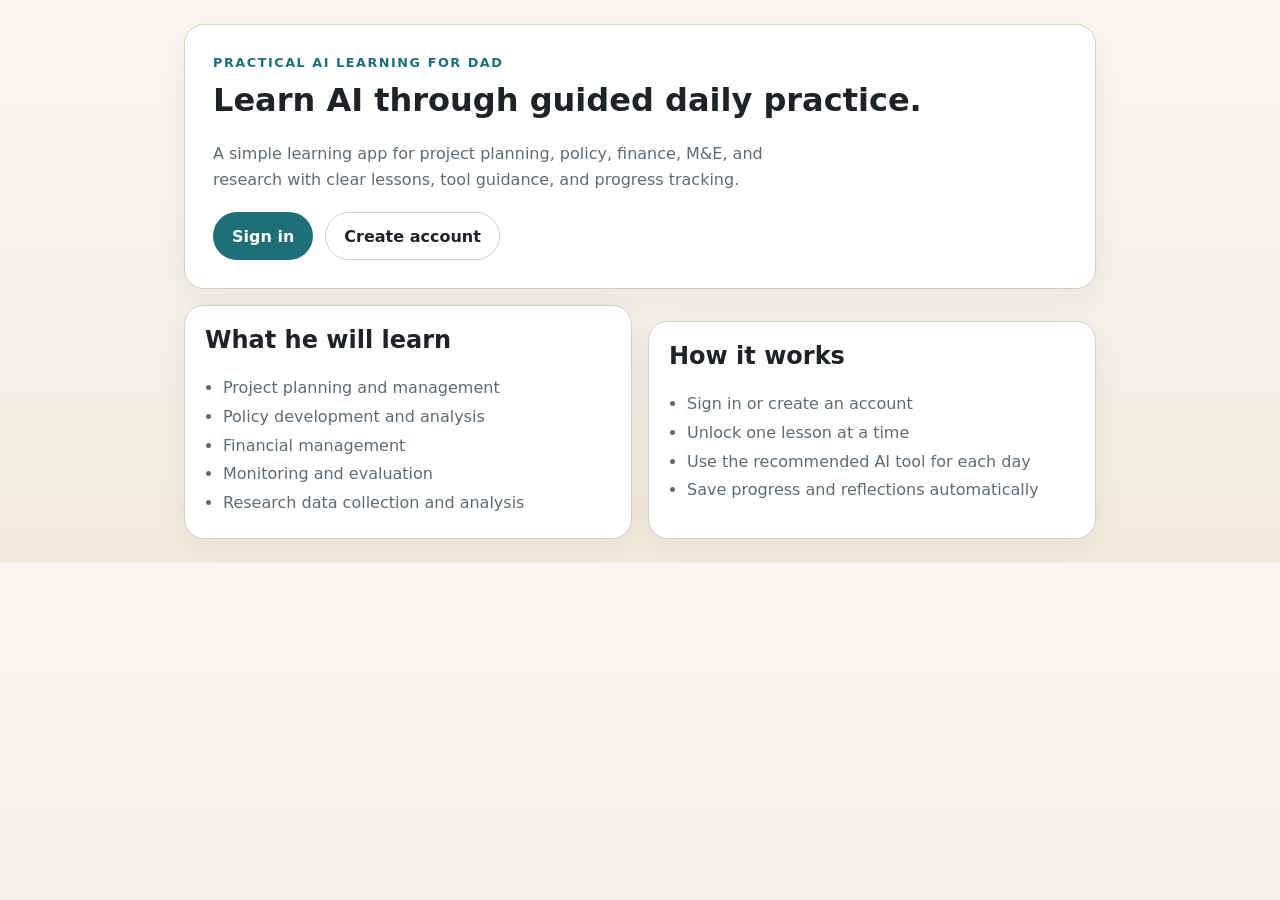
==== index.html @ cf3d0b15 "Add initial project structure with HTML, CSS, and JavaScript files" ====
<!doctype html>
<html lang="en">
  <head>
    <meta charset="utf-8" />
    <meta name="viewport" content="width=device-width, initial-scale=1" />
    <title>AI Learning App</title>
    <link rel="stylesheet" href="assets/css/styles.css" />
  </head>
  <body>
    <main class="app-shell">
      <header class="hero hero--landing">
        <p class="eyebrow">Practical AI learning for Dad</p>
        <h1>Learn AI through guided daily practice.</h1>
        <p class="hero-copy">
          A simple learning app for project planning, policy, finance, M&E, and research
          with clear lessons, tool guidance, and progress tracking.
        </p>
        <div class="hero-actions">
          <a class="button button--primary" href="auth.html">Sign in</a>
          <a class="button button--secondary" href="auth.html#register">Create account</a>
        </div>
      </header>

      <section class="grid">
        <article class="card">
          <h2>What he will learn</h2>
          <ul class="clean-list">
            <li>Project planning and management</li>
            <li>Policy development and analysis</li>
            <li>Financial management</li>
            <li>Monitoring and evaluation</li>
            <li>Research data collection and analysis</li>
          </ul>
        </article>

        <article class="card">
          <h2>How it works</h2>
          <ul class="clean-list">
            <li>Sign in or create an account</li>
            <li>Unlock one lesson at a time</li>
            <li>Use the recommended AI tool for each day</li>
            <li>Save progress and reflections automatically</li>
          </ul>
        </article>
      </section>
    </main>
    <script type="module" src="assets/js/app.js"></script>
  </body>
</html>
---- assets/css/styles.css ----
:root {
  color-scheme: light;
  --bg: #f5f1e8;
  --surface: #ffffff;
  --ink: #1f2328;
  --muted: #5f6b73;
  --accent: #1f6f78;
  --accent-strong: #14494f;
  --border: #d9d0c2;
}

* {
  box-sizing: border-box;
}

body {
  margin: 0;
  font-family: system-ui, -apple-system, BlinkMacSystemFont, 'Segoe UI', sans-serif;
  background: linear-gradient(180deg, #f9f6ef 0%, #f2ecdf 100%);
  color: var(--ink);
}

.app-shell {
  max-width: 960px;
  margin: 0 auto;
  padding: 24px;
}

.grid {
  display: grid;
  gap: 16px;
  grid-template-columns: repeat(auto-fit, minmax(260px, 1fr));
}

.hero,
.card {
  background: var(--surface);
  border: 1px solid var(--border);
  border-radius: 20px;
  padding: 20px;
  box-shadow: 0 10px 30px rgba(31, 35, 40, 0.06);
}

.hero {
  margin-bottom: 16px;
}

.hero--landing {
  padding: 28px;
}

.eyebrow {
  margin: 0 0 8px;
  text-transform: uppercase;
  letter-spacing: 0.12em;
  font-size: 0.8rem;
  color: var(--accent);
  font-weight: 700;
}

.hero-copy {
  max-width: 60ch;
}

.hero-actions {
  display: flex;
  flex-wrap: wrap;
  gap: 12px;
  margin-top: 20px;
}

.button {
  display: inline-flex;
  align-items: center;
  justify-content: center;
  min-height: 48px;
  padding: 0 18px;
  border-radius: 999px;
  border: 1px solid transparent;
  text-decoration: none;
  font-weight: 700;
  cursor: pointer;
}

.button--primary {
  background: var(--accent);
  color: white;
}

.button--secondary {
  background: transparent;
  border-color: var(--border);
  color: var(--ink);
}

.clean-list {
  margin: 0;
  padding-left: 18px;
  color: var(--muted);
  line-height: 1.8;
}

.stack {
  display: grid;
  gap: 12px;
}

label {
  display: grid;
  gap: 8px;
  font-weight: 600;
}

input {
  min-height: 48px;
  padding: 0 14px;
  border: 1px solid var(--border);
  border-radius: 12px;
  font: inherit;
  background: #fff;
}

.hero h1,
.card h1,
.card h2 {
  margin-top: 0;
}

.card + .card {
  margin-top: 16px;
}

p {
  line-height: 1.6;
  color: var(--muted);
}
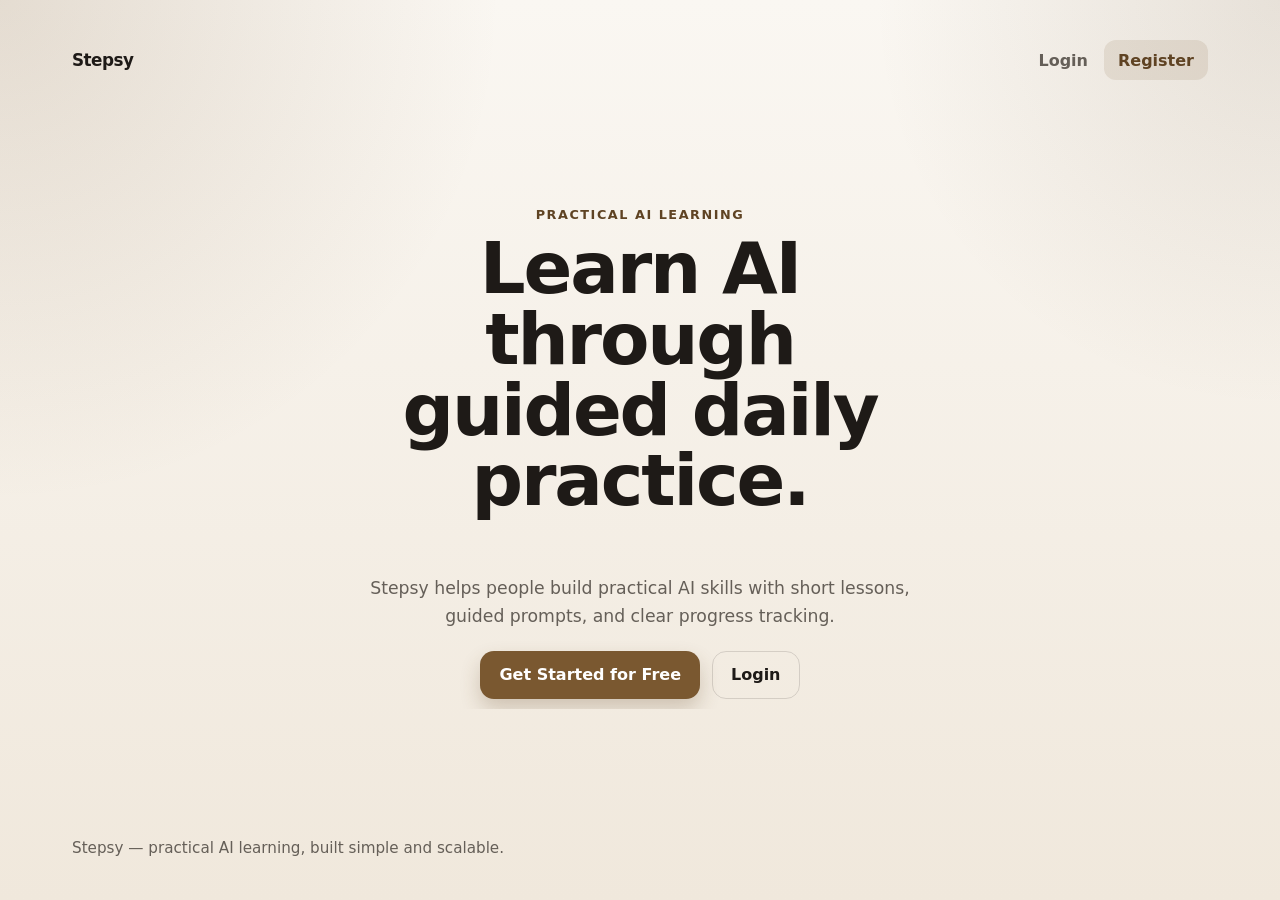
==== commit 5b19646f: "Refactor and enhance Stepsy application Co-authored-by: Copilot <copilot@github.com>" ====
--- a/index.html
+++ b/index.html
@@ -3,47 +3,40 @@
   <head>
     <meta charset="utf-8" />
     <meta name="viewport" content="width=device-width, initial-scale=1" />
-    <title>AI Learning App</title>
+    <title>Stepsy</title>
     <link rel="stylesheet" href="assets/css/styles.css" />
   </head>
   <body>
-    <main class="app-shell">
-      <header class="hero hero--landing">
-        <p class="eyebrow">Practical AI learning for Dad</p>
-        <h1>Learn AI through guided daily practice.</h1>
-        <p class="hero-copy">
-          A simple learning app for project planning, policy, finance, M&E, and research
-          with clear lessons, tool guidance, and progress tracking.
-        </p>
-        <div class="hero-actions">
-          <a class="button button--primary" href="auth.html">Sign in</a>
-          <a class="button button--secondary" href="auth.html#register">Create account</a>
-        </div>
+    <div class="page-shell">
+      <header class="site-nav">
+        <a class="brand" href="index.html">Stepsy</a>
+        <nav class="nav-links" aria-label="Primary">
+          <a href="login.html">Login</a>
+          <a class="nav-cta" href="register.html">Register</a>
+        </nav>
       </header>
 
-      <section class="grid">
-        <article class="card">
-          <h2>What he will learn</h2>
-          <ul class="clean-list">
-            <li>Project planning and management</li>
-            <li>Policy development and analysis</li>
-            <li>Financial management</li>
-            <li>Monitoring and evaluation</li>
-            <li>Research data collection and analysis</li>
-          </ul>
-        </article>
+      <main class="site-main">
+        <section class="hero hero--landing">
+          <div class="hero-copy-wrap">
+            <p class="eyebrow">Practical AI learning</p>
+            <h1>Learn AI through guided daily practice.</h1>
+            <p class="hero-copy">
+              Stepsy helps people build practical AI skills with short lessons, guided prompts,
+              and clear progress tracking.
+            </p>
+            <div class="hero-actions">
+              <a class="button button--primary" href="register.html">Get Started for Free</a>
+              <a class="button button--secondary" href="login.html">Login</a>
+            </div>
+          </div>
+        </section>
+      </main>
 
-        <article class="card">
-          <h2>How it works</h2>
-          <ul class="clean-list">
-            <li>Sign in or create an account</li>
-            <li>Unlock one lesson at a time</li>
-            <li>Use the recommended AI tool for each day</li>
-            <li>Save progress and reflections automatically</li>
-          </ul>
-        </article>
-      </section>
-    </main>
+      <footer class="site-footer">
+        <p>Stepsy — practical AI learning, built simple and scalable.</p>
+      </footer>
+    </div>
     <script type="module" src="assets/js/app.js"></script>
   </body>
 </html>
--- a/assets/css/styles.css
+++ b/assets/css/styles.css
@@ -1,12 +1,16 @@
 :root {
   color-scheme: light;
-  --bg: #f5f1e8;
-  --surface: #ffffff;
-  --ink: #1f2328;
-  --muted: #5f6b73;
-  --accent: #1f6f78;
-  --accent-strong: #14494f;
-  --border: #d9d0c2;
+  --bg: #f5f2eb;
+  --surface: rgba(255, 255, 255, 0.84);
+  --surface-solid: #ffffff;
+  --ink: #1e1a17;
+  --muted: #655f58;
+  --accent: #7a5830;
+  --accent-strong: #5f4323;
+  --accent-soft: #ece2d3;
+  --border: rgba(30, 26, 23, 0.14);
+  --shadow-lg: 0 24px 70px rgba(30, 26, 23, 0.14);
+  --shadow-md: 0 12px 30px rgba(30, 26, 23, 0.09);
 }
 
 * {
@@ -15,38 +19,392 @@
 
 body {
   margin: 0;
-  font-family: system-ui, -apple-system, BlinkMacSystemFont, 'Segoe UI', sans-serif;
-  background: linear-gradient(180deg, #f9f6ef 0%, #f2ecdf 100%);
+  font-family: Inter, ui-sans-serif, system-ui, -apple-system, BlinkMacSystemFont, 'Segoe UI', sans-serif;
+  background:
+    radial-gradient(circle at top left, rgba(122, 88, 48, 0.17), transparent 32%),
+    radial-gradient(circle at top right, rgba(95, 67, 35, 0.12), transparent 26%),
+    linear-gradient(180deg, #faf7f2 0%, #f0e8dc 100%);
   color: var(--ink);
 }
 
 .app-shell {
-  max-width: 960px;
+  max-width: 1140px;
   margin: 0 auto;
-  padding: 24px;
+  padding: 20px;
+}
+
+.page-shell {
+  max-width: 1200px;
+  margin: 0 auto;
+  padding: 18px;
+  min-height: 100dvh;
+  display: grid;
+  grid-template-rows: auto 1fr auto;
+}
+
+.site-nav {
+  display: flex;
+  align-items: center;
+  justify-content: space-between;
+  gap: 16px;
+  padding: 8px 0 20px;
+}
+
+.brand {
+  color: var(--ink);
+  font-size: 1.05rem;
+  font-weight: 800;
+  letter-spacing: -0.03em;
+  text-decoration: none;
+}
+
+.nav-links {
+  display: flex;
+  flex-wrap: wrap;
+  align-items: center;
+  gap: 16px;
+}
+
+.nav-links a {
+  color: var(--muted);
+  text-decoration: none;
+  font-weight: 600;
+}
+
+.nav-links a:hover {
+  color: var(--ink);
+}
+
+.nav-cta {
+  display: inline-flex;
+  align-items: center;
+  min-height: 40px;
+  padding: 0 14px;
+  border-radius: 12px;
+  background: rgba(122, 88, 48, 0.12);
+  color: var(--accent-strong) !important;
+}
+
+.site-main {
+  display: grid;
+  gap: 18px;
+  align-content: center;
+}
+
+.site-main--app {
+  align-content: start;
+}
+
+.home-note {
+  margin-top: -4px;
+}
+
+.home-note p {
+  margin: 0;
+  color: var(--muted);
+  font-size: 1rem;
+}
+
+.site-footer {
+  padding: 28px 0 8px;
+  color: var(--muted);
+  font-size: 0.95rem;
+}
+
+.site-footer p {
+  margin: 0;
 }
 
 .grid {
   display: grid;
   gap: 16px;
   grid-template-columns: repeat(auto-fit, minmax(260px, 1fr));
+}
+
+main {
+  display: block;
 }
 
 .hero,
 .card {
   background: var(--surface);
+  backdrop-filter: blur(18px);
   border: 1px solid var(--border);
   border-radius: 20px;
   padding: 20px;
-  box-shadow: 0 10px 30px rgba(31, 35, 40, 0.06);
+  box-shadow: var(--shadow-md);
 }
 
 .hero {
   margin-bottom: 16px;
+  position: relative;
+  overflow: hidden;
+  background:
+    linear-gradient(135deg, rgba(255, 255, 255, 0.95), rgba(255, 255, 255, 0.72)),
+    radial-gradient(circle at top right, rgba(122, 88, 48, 0.18), transparent 40%);
 }
 
 .hero--landing {
-  padding: 28px;
+  background: transparent;
+  border: 0;
+  box-shadow: none;
+  backdrop-filter: none;
+  min-height: auto;
+  margin-bottom: 0;
+  display: grid;
+  place-items: center;
+  text-align: center;
+  padding: 18px 0 10px;
+}
+
+.hero--auth {
+  padding: 24px;
+}
+
+.page-intro h1 {
+  margin: 0 0 8px;
+  letter-spacing: -0.03em;
+}
+
+.metric-grid {
+  display: grid;
+  gap: 12px;
+  grid-template-columns: 1fr;
+}
+
+.metric-box {
+  padding: 16px;
+  border: 1px solid var(--border);
+  border-radius: 16px;
+  background: rgba(255, 255, 255, 0.58);
+}
+
+.metric-box p {
+  margin: 0 0 4px;
+  font-size: 0.9rem;
+}
+
+.metric-box strong {
+  font-size: 1.3rem;
+  letter-spacing: -0.02em;
+}
+
+.list-shell {
+  display: grid;
+  gap: 10px;
+}
+
+.lesson-row,
+.progress-row {
+  display: flex;
+  justify-content: space-between;
+  align-items: center;
+  gap: 16px;
+  padding: 16px;
+  border: 1px solid var(--border);
+  border-radius: 16px;
+  background: rgba(255, 255, 255, 0.62);
+  text-decoration: none;
+  color: inherit;
+}
+
+.lesson-row h2,
+.progress-row h2 {
+  margin: 2px 0 4px;
+  font-size: 1.05rem;
+  letter-spacing: -0.02em;
+}
+
+.lesson-row--locked {
+  opacity: 0.65;
+}
+
+.lesson-day {
+  margin: 0;
+  color: var(--accent-strong);
+  font-size: 0.8rem;
+  font-weight: 700;
+  text-transform: uppercase;
+  letter-spacing: 0.1em;
+}
+
+.lesson-meta {
+  margin: 0;
+  color: var(--muted);
+  font-size: 0.92rem;
+}
+
+.status-pill {
+  display: inline-flex;
+  align-items: center;
+  min-height: 32px;
+  padding: 0 12px;
+  border-radius: 999px;
+  font-size: 0.84rem;
+  font-weight: 700;
+  white-space: nowrap;
+}
+
+.status-pill--done {
+  background: #d6ead8;
+  color: #1d5d2a;
+}
+
+.status-pill--ready {
+  background: var(--accent-soft);
+  color: var(--accent-strong);
+}
+
+.status-pill--locked {
+  background: #ece7de;
+  color: #685f53;
+}
+
+.lesson-layout {
+  display: grid;
+  gap: 14px;
+}
+
+.lesson-main {
+  display: grid;
+  gap: 12px;
+}
+
+.lesson-side {
+  display: grid;
+  gap: 12px;
+}
+
+.input-area {
+  width: 100%;
+  margin-top: 8px;
+  border: 1px solid var(--border);
+  border-radius: 12px;
+  padding: 12px;
+  font: inherit;
+  background: var(--surface-solid);
+  resize: vertical;
+}
+
+.hero-actions--left {
+  justify-content: flex-start;
+}
+
+.auth-panel,
+.mini-panel {
+  background: rgba(255, 255, 255, 0.74);
+  border: 1px solid var(--border);
+  border-radius: 24px;
+  box-shadow: var(--shadow-md);
+}
+
+.auth-panel {
+  padding: 24px;
+}
+
+.auth-panel {
+  display: grid;
+  gap: 16px;
+}
+
+.auth-page {
+  display: grid;
+  justify-items: center;
+  gap: 0;
+  min-height: calc(100dvh - 140px);
+  align-content: center;
+}
+
+.auth-panel--center {
+  width: 100%;
+  max-width: 640px;
+}
+
+.section {
+  display: grid;
+  gap: 14px;
+  padding: 24px;
+  background: rgba(255, 255, 255, 0.68);
+  border: 1px solid var(--border);
+  border-radius: 24px;
+  box-shadow: var(--shadow-md);
+}
+
+.section--plain {
+  background: transparent;
+  border: 0;
+  box-shadow: none;
+  padding: 8px 0;
+}
+
+.section--split {
+  grid-template-columns: minmax(0, 1fr);
+}
+
+.section--grid {
+  grid-template-columns: minmax(0, 1fr);
+}
+
+.section--cta {
+  display: flex;
+  flex-direction: column;
+  align-items: flex-start;
+  gap: 18px;
+}
+
+.section-kicker {
+  margin: 0;
+  color: var(--accent-strong);
+  font-size: 0.82rem;
+  font-weight: 800;
+  letter-spacing: 0.12em;
+  text-transform: uppercase;
+}
+
+.section-copy {
+  max-width: 65ch;
+  color: var(--muted);
+}
+
+.mini-panel {
+  padding: 22px;
+}
+
+.mini-panel--accent {
+  background: linear-gradient(180deg, rgba(255, 255, 255, 0.84), rgba(219, 234, 254, 0.36));
+}
+
+.content-block {
+  background: rgba(255, 255, 255, 0.62);
+  border: 1px solid var(--border);
+  border-radius: 18px;
+  padding: 20px;
+}
+
+.content-block--accent {
+  background: linear-gradient(180deg, rgba(255, 255, 255, 0.84), rgba(219, 234, 254, 0.32));
+}
+
+.hero::after {
+  content: '';
+  position: absolute;
+  inset: auto -10% -40% auto;
+  width: 220px;
+  height: 220px;
+  background: radial-gradient(circle, rgba(122, 88, 48, 0.22), transparent 70%);
+  pointer-events: none;
+}
+
+.hero--landing::after {
+  display: none;
+}
+
+.hero-copy-wrap {
+  width: 100%;
+  max-width: 760px;
+  margin: 0 auto;
+  display: grid;
+  justify-items: center;
 }
 
 .eyebrow {
@@ -54,19 +412,41 @@
   text-transform: uppercase;
   letter-spacing: 0.12em;
   font-size: 0.8rem;
-  color: var(--accent);
+  color: var(--accent-strong);
   font-weight: 700;
 }
 
+.hero h1,
+.card h1,
+.card h2 {
+  margin-top: 0;
+  letter-spacing: -0.03em;
+}
+
+.hero h1 {
+  font-size: clamp(2.2rem, 7vw, 4.5rem);
+  line-height: 0.98;
+  max-width: 11ch;
+  margin-left: auto;
+  margin-right: auto;
+}
+
 .hero-copy {
-  max-width: 60ch;
+  max-width: 52ch;
+  font-size: 1.02rem;
+  margin: 0 auto;
 }
 
 .hero-actions {
   display: flex;
   flex-wrap: wrap;
+  justify-content: center;
   gap: 12px;
   margin-top: 20px;
+}
+
+.hero-actions--footer {
+  margin-top: 0;
 }
 
 .button {
@@ -75,16 +455,18 @@
   justify-content: center;
   min-height: 48px;
   padding: 0 18px;
-  border-radius: 999px;
+  border-radius: 14px;
   border: 1px solid transparent;
   text-decoration: none;
   font-weight: 700;
   cursor: pointer;
+  transition: transform 0.18s ease, box-shadow 0.18s ease, background 0.18s ease;
 }
 
 .button--primary {
   background: var(--accent);
   color: white;
+  box-shadow: 0 10px 20px rgba(95, 67, 35, 0.24);
 }
 
 .button--secondary {
@@ -93,6 +475,24 @@
   color: var(--ink);
 }
 
+.button:hover {
+  transform: translateY(-1px);
+}
+
+.button--primary:hover {
+  background: var(--accent-strong);
+}
+
+.button--secondary:hover {
+  background: rgba(255, 255, 255, 0.7);
+}
+
+.button:focus,
+input:focus {
+  outline: 3px solid rgba(31, 111, 120, 0.18);
+  outline-offset: 2px;
+}
+
 .clean-list {
   margin: 0;
   padding-left: 18px;
@@ -100,6 +500,69 @@
   line-height: 1.8;
 }
 
+.feature-list {
+  display: grid;
+  gap: 10px;
+  margin: 0;
+  padding: 0;
+  list-style: none;
+}
+
+.feature-list--stacked {
+  padding-left: 0;
+}
+
+.feature-list li {
+  display: flex;
+  align-items: flex-start;
+  gap: 10px;
+  color: var(--muted);
+}
+
+.feature-list li::before {
+  content: '•';
+  color: var(--accent);
+  font-weight: 900;
+  line-height: 1;
+}
+
+.meta-strip {
+  display: grid;
+  gap: 10px;
+  padding: 14px 16px;
+  border-radius: 16px;
+  background: rgba(122, 88, 48, 0.08);
+  border: 1px solid rgba(122, 88, 48, 0.16);
+}
+
+.meta-strip span {
+  font-size: 0.92rem;
+  color: var(--muted);
+}
+
+.tag-row {
+  display: flex;
+  flex-wrap: wrap;
+  gap: 10px;
+  margin: 18px 0 0;
+}
+
+.auth-tag-row {
+  margin-top: 8px;
+}
+
+.tag {
+  display: inline-flex;
+  align-items: center;
+  min-height: 34px;
+  padding: 0 12px;
+  border-radius: 999px;
+  background: var(--accent-soft);
+  color: var(--accent-strong);
+  font-size: 0.9rem;
+  font-weight: 700;
+}
+
 .stack {
   display: grid;
   gap: 12px;
@@ -114,10 +577,138 @@
 input {
   min-height: 48px;
   padding: 0 14px;
-  border: 1px solid var(--border);
+  border: 1px solid rgba(18, 33, 43, 0.14);
   border-radius: 12px;
   font: inherit;
-  background: #fff;
+  background: var(--surface-solid);
+  box-shadow: inset 0 1px 0 rgba(255, 255, 255, 0.8);
+}
+
+.auth-note {
+  margin-top: 16px;
+}
+
+.auth-note-text {
+  margin: 0;
+  color: var(--muted);
+}
+
+.auth-note-text a {
+  color: var(--accent-strong);
+  text-decoration: none;
+  font-weight: 700;
+}
+
+.auth-status {
+  margin: 0;
+  color: var(--muted);
+  font-size: 0.95rem;
+}
+
+.auth-status.status--error {
+  color: #a32f2f;
+}
+
+.status--error {
+  color: #a32f2f;
+  font-weight: 600;
+}
+
+@media (min-width: 720px) {
+  .app-shell {
+    padding: 28px;
+  }
+
+  .page-shell {
+    padding: 24px;
+  }
+
+  .hero--landing {
+    min-height: calc(100dvh - 190px);
+    padding: 8px 0;
+  }
+
+  .hero--auth {
+    padding: 32px;
+  }
+
+  .section--split,
+  .section--grid {
+    grid-template-columns: repeat(2, minmax(0, 1fr));
+  }
+
+  .metric-grid {
+    grid-template-columns: repeat(3, minmax(0, 1fr));
+  }
+
+  .section--cta {
+    flex-direction: row;
+    justify-content: space-between;
+    align-items: center;
+    gap: 24px;
+  }
+
+  .auth-panel,
+  .mini-panel {
+    padding: 28px;
+  }
+
+  .content-block {
+    padding: 24px;
+  }
+
+  .lesson-layout {
+    grid-template-columns: minmax(0, 1.4fr) minmax(280px, 0.8fr);
+    gap: 16px;
+    align-items: start;
+  }
+}
+
+@media (min-width: 960px) {
+  .app-shell {
+    padding: 36px;
+  }
+
+  .page-shell {
+    padding: 32px;
+  }
+
+  .hero--landing {
+    min-height: calc(100dvh - 210px);
+    padding: 10px 0;
+  }
+
+  .hero--landing .hero-copy {
+    font-size: 1.08rem;
+  }
+
+  .hero,
+  .card {
+    border-radius: 24px;
+  }
+
+  .hero {
+    min-height: 320px;
+    display: grid;
+    align-items: center;
+  }
+
+  .grid {
+    grid-template-columns: repeat(2, minmax(0, 1fr));
+  }
+
+  .site-footer {
+    padding-top: 32px;
+  }
+
+  .site-main {
+    gap: 22px;
+  }
+
+  .auth-page {
+    padding-top: 16px;
+    min-height: calc(100dvh - 170px);
+  }
 }
 
 .hero h1,
@@ -130,7 +721,267 @@
   margin-top: 16px;
 }
 
+.card {
+  transition: transform 0.18s ease, box-shadow 0.18s ease, border-color 0.18s ease;
+}
+
+.card:hover {
+  transform: translateY(-2px);
+  box-shadow: var(--shadow-lg);
+  border-color: rgba(37, 99, 235, 0.18);
+}
+
 p {
   line-height: 1.6;
   color: var(--muted);
 }
+
+.auth-note p:last-child {
+  margin-bottom: 0;
+}
+
+/* Lesson Tabs Layout */
+.lesson-header {
+  margin-bottom: 20px;
+}
+
+.lesson-tabs-container {
+  display: grid;
+  gap: 20px;
+}
+
+.lesson-tabs {
+  display: flex;
+  gap: 8px;
+  overflow-x: auto;
+  padding-bottom: 8px;
+  /* Hide scrollbar for cleaner mobile look */
+  scrollbar-width: none; 
+}
+.lesson-tabs::-webkit-scrollbar {
+  display: none;
+}
+
+.tab-btn {
+  background: var(--surface);
+  border: 1px solid var(--border);
+  color: var(--muted);
+  font-family: inherit;
+  font-size: 0.95rem;
+  font-weight: 600;
+  padding: 10px 16px;
+  border-radius: 12px;
+  cursor: pointer;
+  text-align: center;
+  transition: all 0.2s;
+  white-space: nowrap;
+  flex: 1;
+}
+
+.tab-btn:hover {
+  background: var(--surface-solid);
+  color: var(--ink);
+}
+
+.tab-btn.active {
+  background: var(--accent);
+  color: #ffffff;
+  border-color: var(--accent-strong);
+}
+
+.lesson-tab-content {
+  display: grid;
+}
+
+.tab-pane {
+  display: grid;
+  gap: 16px;
+}
+
+/* Desktop layout for Tabs matching the mini sidebar intent */
+@media (min-width: 768px) {
+  .lesson-tabs-container {
+    grid-template-columns: 180px 1fr;
+    align-items: start;
+    gap: 32px;
+  }
+  
+  .lesson-tabs {
+    flex-direction: column;
+    padding-bottom: 0;
+  }
+  
+  .tab-btn {
+    text-align: left;
+    flex: none;
+  }
+}
+
+/* Lesson Tabs Layout */
+.lesson-header {
+  margin-bottom: 20px;
+}
+
+.lesson-tabs-container {
+  display: grid;
+  gap: 20px;
+}
+
+.lesson-tabs {
+  display: flex;
+  gap: 8px;
+  overflow-x: auto;
+  padding-bottom: 8px;
+  /* Hide scrollbar for cleaner mobile look */
+  scrollbar-width: none; 
+}
+.lesson-tabs::-webkit-scrollbar {
+  display: none;
+}
+
+.tab-btn {
+  background: var(--surface);
+  border: 1px solid var(--border);
+  color: var(--muted);
+  font-family: inherit;
+  font-size: 0.95rem;
+  font-weight: 600;
+  padding: 10px 16px;
+  border-radius: 12px;
+  cursor: pointer;
+  text-align: center;
+  transition: all 0.2s;
+  white-space: nowrap;
+  flex: 1;
+}
+
+.tab-btn:hover {
+  background: var(--surface-solid);
+  color: var(--ink);
+}
+
+.tab-btn.active {
+  background: var(--accent);
+  color: #ffffff;
+  border-color: var(--accent-strong);
+}
+
+.lesson-tab-content {
+  display: grid;
+}
+
+.tab-pane {
+  display: grid;
+  gap: 16px;
+}
+
+.tab-pane[hidden] {
+  display: none !important;
+}
+
+/* Desktop layout for Tabs matching the mini sidebar intent */
+@media (min-width: 768px) {
+  .lesson-tabs-container {
+    grid-template-columns: 180px 1fr;
+    align-items: start;
+    gap: 32px;
+  }
+  
+  .lesson-tabs {
+    flex-direction: column;
+    padding-bottom: 0;
+  }
+  
+  .tab-btn {
+    text-align: left;
+    flex: none;
+  }
+}
+
+/* Utility class to hide on mobile */
+@media (max-width: 767px) {
+  .desktop-only {
+    display: none !important;
+  }
+}
+
+/* Intelligently place cards side-by-side on larger screens to reduce vertical scrolling */
+.tab-pane {
+  grid-template-columns: repeat(auto-fit, minmax(300px, 1fr));
+  align-items: start; /* Prevents short cards from stretching vertically to match tall cards */
+}
+
+/* Ensure the bottom Next buttons always span the full width below the cards */
+.tab-pane > .hero-actions {
+  grid-column: 1 / -1;
+}
+
+/* Allow the Reflection typing area to span the full width for better typing experience */
+#tab-reflect .content-block:nth-of-type(2) {
+  grid-column: 1 / -1;
+}
+
+@media (min-width: 960px) {
+  .tab-pane {
+    grid-template-columns: 1fr 1fr;
+    align-items: stretch;
+  }
+  
+  .tab-pane > .hero-actions,
+  .tab-pane > #customResourcesBlock,
+  #tab-reflect .content-block:nth-of-type(2) {
+    grid-column: 1 / -1;
+  }
+}
+
+/* Clean up desktop layout: Single full-width pane, stacked cards, quick tools on left */
+/* Clean up desktop layout: Single full-width pane, stacked cards, quick tools on left */
+/* Clean up desktop layout: Single full-width pane, stacked cards, quick tools on left */
+@media (min-width: 768px) {
+  .lesson-layout {
+    grid-template-columns: 1fr !important;
+  }
+  .lesson-tabs-container {
+    grid-template-columns: 220px 1fr !important;
+  }
+}
+/* Force ALL tab panes to single column (100% width row), no side-by-side grid */
+.tab-pane {
+  grid-template-columns: 1fr !important;
+}
+@media (min-width: 960px) {
+  .tab-pane {
+    grid-template-columns: 1fr !important;
+  }
+}
+
+/* Remove "card" appearances from lesson content blocks to let it sit plainly on the background */
+.lesson-tab-content .content-block {
+  background: transparent !important;
+  border: none !important;
+  box-shadow: none !important;
+  padding: 0 0 16px 0 !important;
+  border-radius: 0 !important;
+}
+
+/* Add subtle dividers between these plain sections if they are stacked */
+.lesson-tab-content .content-block + .content-block {
+  border-top: 1px solid rgba(0,0,0,0.08) !important;
+  padding-top: 16px !important;
+}
+
+/* Make sidebar nav and quick actions sticky on desktop */
+@media (min-width: 768px) {
+  .sidebar-nav {
+    position: sticky;
+    top: 32px; /* Leaves a nice margin at the top while scrolling */
+    align-self: start; /* Prevents the sidebar from dragging out to the height of the whole container so it can stick */
+    max-height: calc(100vh - 64px);
+    overflow-y: auto;
+    /* Hide scrollbar for the sticky container */
+    scrollbar-width: none;
+  }
+  .sidebar-nav::-webkit-scrollbar {
+    display: none;
+  }
+}
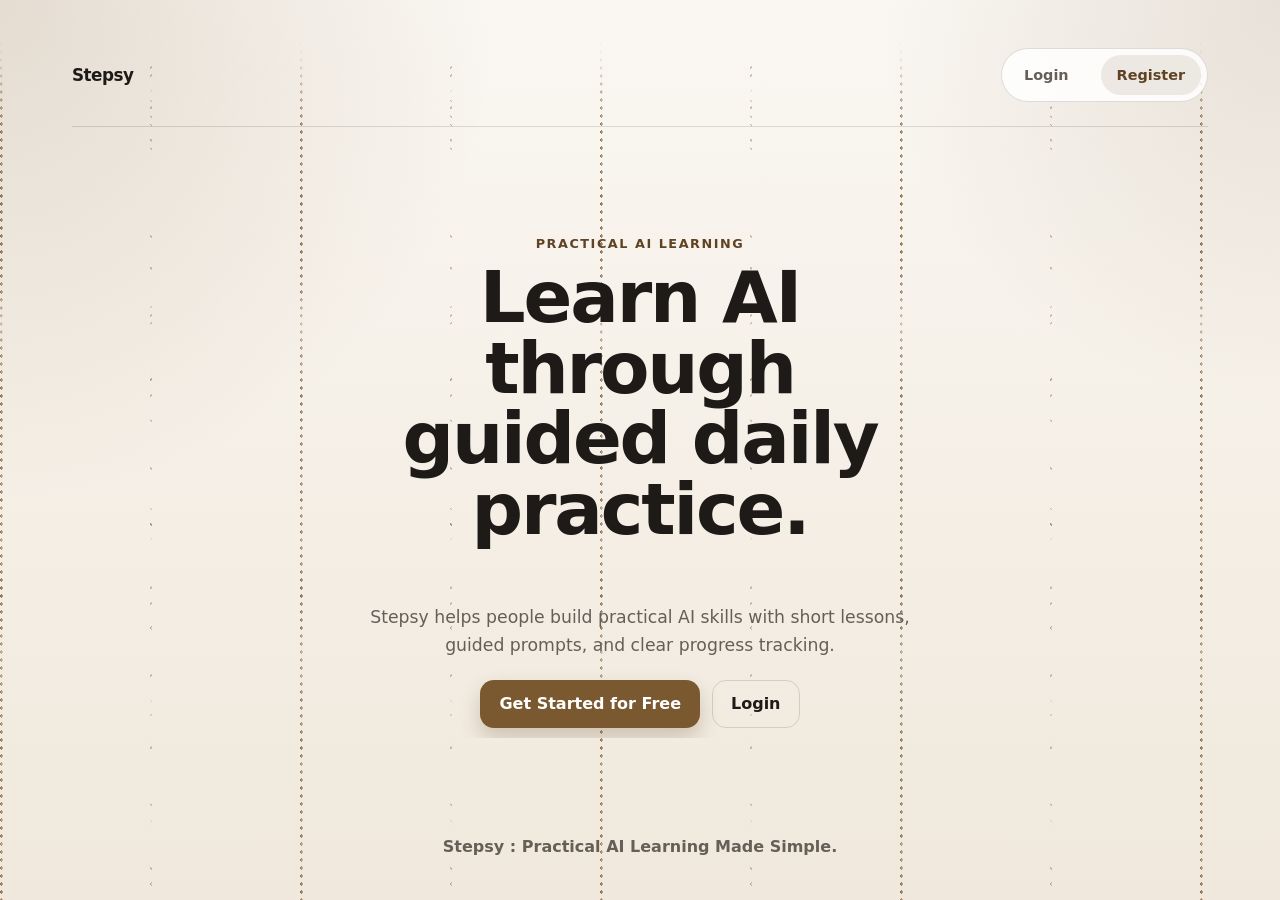
==== commit d8a55e03: "Enhance UI and functionality: add password visibility toggle, responsive video container, and mobile" ====
--- a/index.html
+++ b/index.html
@@ -6,7 +6,8 @@
     <title>Stepsy</title>
     <link rel="stylesheet" href="assets/css/styles.css" />
   </head>
-  <body>
+  <body class="landing-body">
+    <div class="landing-bg"></div>
     <div class="page-shell">
       <header class="site-nav">
         <a class="brand" href="index.html">Stepsy</a>
@@ -34,7 +35,7 @@
       </main>
 
       <footer class="site-footer">
-        <p>Stepsy — practical AI learning, built simple and scalable.</p>
+        <p>Stepsy : Practical AI Learning Made Simple.</p>
       </footer>
     </div>
     <script type="module" src="assets/js/app.js"></script>
--- a/assets/css/styles.css
+++ b/assets/css/styles.css
@@ -47,7 +47,9 @@
   align-items: center;
   justify-content: space-between;
   gap: 16px;
-  padding: 8px 0 20px;
+  padding: 16px 0 24px;
+  border-bottom: 1px solid var(--border);
+  margin-bottom: 32px;
 }
 
 .brand {
@@ -108,11 +110,13 @@
 .site-footer {
   padding: 28px 0 8px;
   color: var(--muted);
-  font-size: 0.95rem;
+  font-size: 1rem;
+  font-weight: bolder;
 }
 
 .site-footer p {
   margin: 0;
+  text-align: center;
 }
 
 .grid {
@@ -169,7 +173,7 @@
 .metric-grid {
   display: grid;
   gap: 12px;
-  grid-template-columns: 1fr;
+  grid-template-columns: repeat(auto-fit, minmax(140px, 1fr));
 }
 
 .metric-box {
@@ -985,3 +989,227 @@
     display: none;
   }
 }
+
+/* Upgraded Nav Styles */
+.nav-links {
+  background: var(--surface);
+  padding: 6px 6px;
+  border-radius: 100px;
+  border: 1px solid var(--border);
+}
+
+.nav-links a {
+  padding: 8px 16px;
+  border-radius: 100px;
+  transition: all 0.2s;
+  font-size: 0.9rem;
+}
+
+.nav-links a:hover {
+  background: var(--surface-solid);
+  color: var(--ink);
+}
+
+.nav-links a[aria-current="page"] {
+  background: var(--ink);
+  color: white;
+}
+/* Light-Themed Rain Animation for Landing Page (From Uiverse.io by SelfMadeSystem) */
+.landing-bg {
+  position: absolute;
+  top: 0; left: 0; right: 0; bottom: 0;
+  width: 100%;
+  height: 100%;
+  z-index: -1;
+  overflow: hidden;
+  pointer-events: none;
+  
+  /* Use the app's soft accent color for the rain */
+  --c: rgba(122, 88, 48, 0.4); 
+
+  background-image: radial-gradient(4px 100px at 0px 235px, var(--c), transparent),
+    radial-gradient(4px 100px at 300px 235px, var(--c), transparent),
+    radial-gradient(1.5px 1.5px at 150px 117.5px, var(--c) 100%, transparent 150%),
+    radial-gradient(4px 100px at 0px 252px, var(--c), transparent),
+    radial-gradient(4px 100px at 300px 252px, var(--c), transparent),
+    radial-gradient(1.5px 1.5px at 150px 126px, var(--c) 100%, transparent 150%),
+    radial-gradient(4px 100px at 0px 150px, var(--c), transparent),
+    radial-gradient(4px 100px at 300px 150px, var(--c), transparent),
+    radial-gradient(1.5px 1.5px at 150px 75px, var(--c) 100%, transparent 150%),
+    radial-gradient(4px 100px at 0px 253px, var(--c), transparent),
+    radial-gradient(4px 100px at 300px 253px, var(--c), transparent),
+    radial-gradient(1.5px 1.5px at 150px 126.5px, var(--c) 100%, transparent 150%),
+    radial-gradient(4px 100px at 0px 204px, var(--c), transparent),
+    radial-gradient(4px 100px at 300px 204px, var(--c), transparent),
+    radial-gradient(1.5px 1.5px at 150px 102px, var(--c) 100%, transparent 150%),
+    radial-gradient(4px 100px at 0px 134px, var(--c), transparent),
+    radial-gradient(4px 100px at 300px 134px, var(--c), transparent),
+    radial-gradient(1.5px 1.5px at 150px 67px, var(--c) 100%, transparent 150%),
+    radial-gradient(4px 100px at 0px 179px, var(--c), transparent),
+    radial-gradient(4px 100px at 300px 179px, var(--c), transparent),
+    radial-gradient(1.5px 1.5px at 150px 89.5px, var(--c) 100%, transparent 150%),
+    radial-gradient(4px 100px at 0px 299px, var(--c), transparent),
+    radial-gradient(4px 100px at 300px 299px, var(--c), transparent),
+    radial-gradient(1.5px 1.5px at 150px 149.5px, var(--c) 100%, transparent 150%),
+    radial-gradient(4px 100px at 0px 215px, var(--c), transparent),
+    radial-gradient(4px 100px at 300px 215px, var(--c), transparent),
+    radial-gradient(1.5px 1.5px at 150px 107.5px, var(--c) 100%, transparent 150%),
+    radial-gradient(4px 100px at 0px 281px, var(--c), transparent),
+    radial-gradient(4px 100px at 300px 281px, var(--c), transparent),
+    radial-gradient(1.5px 1.5px at 150px 140.5px, var(--c) 100%, transparent 150%),
+    radial-gradient(4px 100px at 0px 158px, var(--c), transparent),
+    radial-gradient(4px 100px at 300px 158px, var(--c), transparent),
+    radial-gradient(1.5px 1.5px at 150px 79px, var(--c) 100%, transparent 150%),
+    radial-gradient(4px 100px at 0px 210px, var(--c), transparent),
+    radial-gradient(4px 100px at 300px 210px, var(--c), transparent),
+    radial-gradient(1.5px 1.5px at 150px 105px, var(--c) 100%, transparent 150%);
+  background-size:
+    300px 235px, 300px 235px, 300px 235px,
+    300px 252px, 300px 252px, 300px 252px,
+    300px 150px, 300px 150px, 300px 150px,
+    300px 253px, 300px 253px, 300px 253px,
+    300px 204px, 300px 204px, 300px 204px,
+    300px 134px, 300px 134px, 300px 134px,
+    300px 179px, 300px 179px, 300px 179px,
+    300px 299px, 300px 299px, 300px 299px,
+    300px 215px, 300px 215px, 300px 215px,
+    300px 281px, 300px 281px, 300px 281px,
+    300px 158px, 300px 158px, 300px 158px,
+    300px 210px, 300px 210px, 300px 210px;
+  animation: rainAnim 150s linear infinite;
+
+  /* Using -webkit-mask-image to punch out the "gaps" in the rain 
+     so we don't block the beautiful parent body gradient colors.
+     The mask makes it visible where black, and transparent at the edges. */
+  -webkit-mask-image: radial-gradient(
+    ellipse 1.5px 2px at 1.5px 50%,
+    #000 0%,
+    #000 90%,
+    transparent 100%
+  );
+  -webkit-mask-size: 25px 8px;
+  mask-image: radial-gradient(
+    ellipse 1.5px 2px at 1.5px 50%,
+    #000 0%,
+    #000 90%,
+    transparent 100%
+  );
+  mask-size: 25px 8px;
+}
+
+@keyframes rainAnim {
+  0% {
+    background-position:
+      0px 220px, 3px 220px, 151.5px 337.5px,
+      25px 24px, 28px 24px, 176.5px 150px,
+      50px 16px, 53px 16px, 201.5px 91px,
+      75px 224px, 78px 224px, 226.5px 350.5px,
+      100px 19px, 103px 19px, 251.5px 121px,
+      125px 120px, 128px 120px, 276.5px 187px,
+      150px 31px, 153px 31px, 301.5px 120.5px,
+      175px 235px, 178px 235px, 326.5px 384.5px,
+      200px 121px, 203px 121px, 351.5px 228.5px,
+      225px 224px, 228px 224px, 376.5px 364.5px,
+      250px 26px, 253px 26px, 401.5px 105px,
+      275px 75px, 278px 75px, 426.5px 180px;
+  }
+  to {
+    background-position:
+      0px 6800px, 3px 6800px, 151.5px 6917.5px,
+      25px 13632px, 28px 13632px, 176.5px 13758px,
+      50px 5416px, 53px 5416px, 201.5px 5491px,
+      75px 17175px, 78px 17175px, 226.5px 17301.5px,
+      100px 5119px, 103px 5119px, 251.5px 5221px,
+      125px 8428px, 128px 8428px, 276.5px 8495px,
+      150px 9876px, 153px 9876px, 301.5px 9965.5px,
+      175px 13391px, 178px 13391px, 326.5px 13540.5px,
+      200px 14741px, 203px 14741px, 351.5px 14848.5px,
+      225px 18770px, 228px 18770px, 376.5px 18910.5px,
+      250px 5082px, 253px 5082px, 401.5px 5161px,
+      275px 6375px, 278px 6375px, 426.5px 6480px;
+  }
+}
+
+
+/* Responsive Video Container for Day 1 Resources */
+.video-responsive {
+  position: relative;
+  padding-bottom: 56.25%; /* 16:9 Aspect Ratio */
+  height: 0;
+  overflow: hidden;
+  margin-top: 1.5rem;
+  border-radius: var(--radius-md, 12px);
+  box-shadow: var(--shadow-sm, 0 4px 12px rgba(0,0,0,0.1));
+}
+
+.video-responsive iframe {
+  position: absolute;
+  top: 0;
+  left: 0;
+  width: 100%;
+  height: 100%;
+  border: 0;
+}
+
+/* Mobile Back Link */
+.mobile-back-link {
+  display: inline-flex;
+  align-items: center;
+  gap: 6px;
+  text-decoration: none;
+  color: var(--muted);
+  font-weight: 500;
+  font-size: 0.9rem;
+  margin-bottom: 1.5rem;
+  padding: 8px 14px;
+  border-radius: var(--radius-sm, 8px);
+  background: var(--surface-solid, #fff);
+  box-shadow: var(--shadow-sm, 0 4px 12px rgba(0,0,0,0.05));
+  transition: all 0.2s ease;
+}
+
+.mobile-back-link:hover {
+  background: var(--accent-soft);
+  color: var(--ink);
+}
+
+@media (min-width: 768px) {
+  .mobile-back-link {
+    display: none; /* Hide on larger screens since they have the main nav */
+  }
+}
+
+/* Password Visibility Toggle */
+.password-wrapper {
+  position: relative;
+  display: flex;
+  align-items: center;
+}
+
+.password-wrapper input {
+  width: 100%;
+  padding-right: 48px; /* space for icon */
+}
+
+.toggle-password {
+  position: absolute;
+  right: 12px;
+  background: none;
+  border: none;
+  cursor: pointer;
+  padding: 0;
+  display: flex;
+  align-items: center;
+  justify-content: center;
+  color: var(--muted);
+  transition: color 0.2s ease;
+}
+
+.toggle-password:hover {
+  color: var(--ink);
+}
+
+.toggle-password svg {
+  width: 20px;
+  height: 20px;
+}
